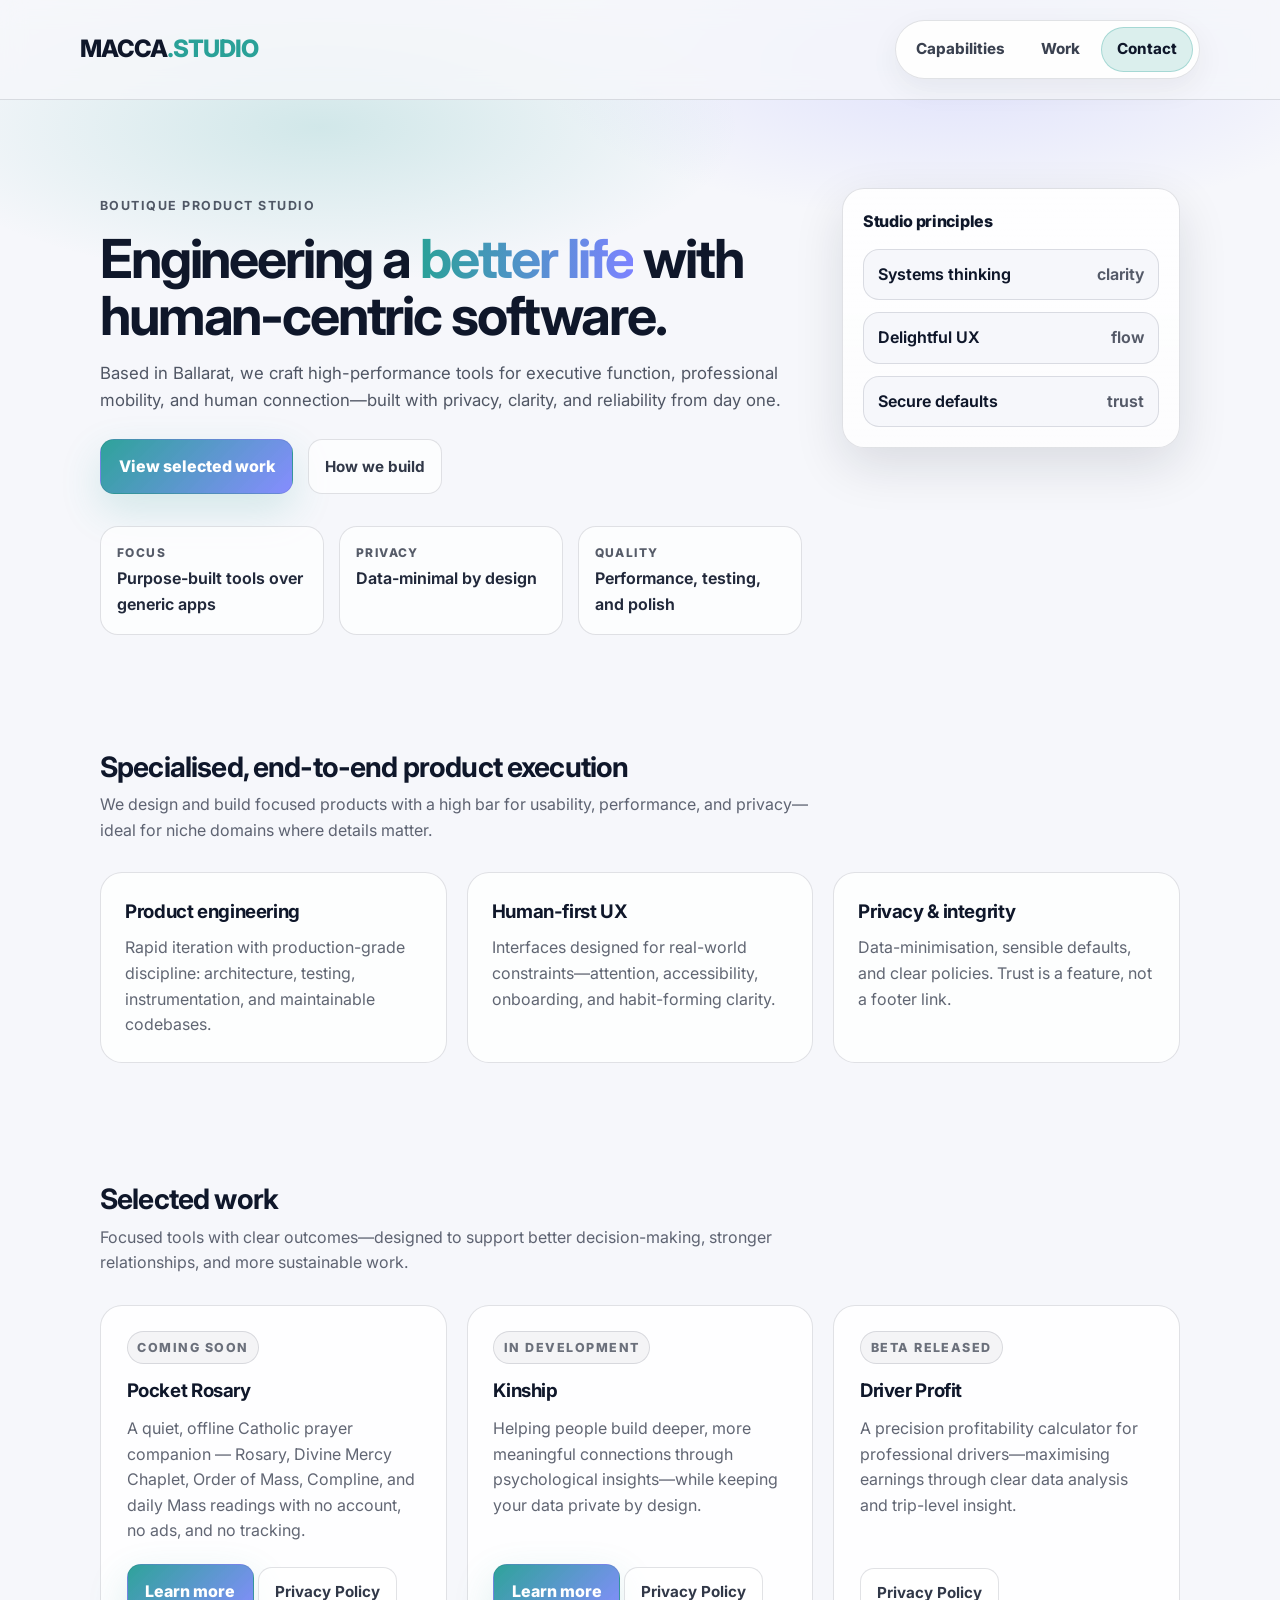
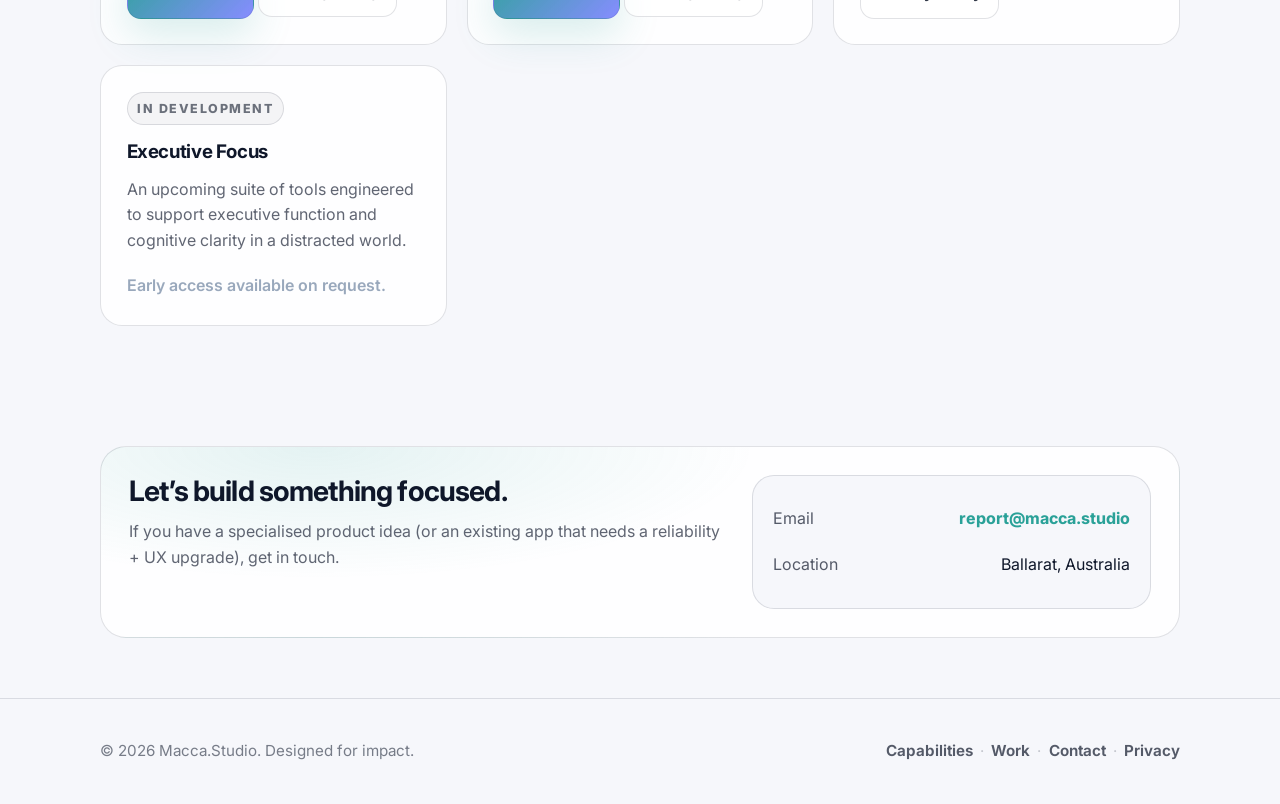
==== index.html @ 744f5800 "Add the current macca.studio website files. Co-authored-by: Cursor <cursoragent@cursor.com>" ====
<!DOCTYPE html><html lang="en"><head><meta charset="utf-8">
    
    <meta name="viewport" content="width=device-width, initial-scale=1.0">
    <title>Macca.Studio | Human-Centric App Development</title>
    <meta name="description" content="Macca.Studio is a boutique development studio in Ballarat crafting high-performance tools for executive function, professional mobility, and human connection.">
    <link rel="preconnect" href="https://fonts.googleapis.com">
    <link rel="preconnect" href="https://fonts.gstatic.com" crossorigin="">
    <link href="https://fonts.googleapis.com/css2?family=Inter:wght@400;500;600;700;800&amp;display=swap" rel="stylesheet">
    <link rel="stylesheet" href="style.css">
</head>
<body dir="ltr" spellcheck="false" style="direction: ltr; min-height: 901px;">
    <header class="site-header">
        <div class="container header-inner">
            <div class="logo">MACCA<span>.STUDIO</span></div>
            <nav class="nav">
                <a href="#capabilities">Capabilities</a>
                <a href="#work">Work</a>
                <a href="#contact" class="nav-cta">Contact</a>
            </nav>
        </div>
    </header>

    <main>
        <section class="hero">
            <div class="container hero-inner">
                <div class="hero-copy">
                    <p class="eyebrow">Boutique product studio</p>
                    <h1>Engineering a <span class="highlight">better life</span> with human-centric software.</h1>
                    <p class="lede">Based in Ballarat, we craft high-performance tools for executive function, professional mobility, and human connection—built with privacy, clarity, and reliability from day one.</p>
                    <div class="actions">
                        <a class="btn-primary" href="#work">View selected work</a>
                        <a class="btn-secondary" href="#capabilities">How we build</a>
                    </div>
                    <div class="trust">
                        <div class="trust-item"><span class="trust-kicker">Focus</span><span class="trust-text">Purpose-built tools over generic apps</span></div>
                        <div class="trust-item"><span class="trust-kicker">Privacy</span><span class="trust-text">Data-minimal by design</span></div>
                        <div class="trust-item"><span class="trust-kicker">Quality</span><span class="trust-text">Performance, testing, and polish</span></div>
                    </div>
                </div>
                <div class="hero-panel" aria-hidden="true">
                    <div class="panel-card">
                        <div class="panel-title">Studio principles</div>
                        <div class="panel-list">
                            <div class="panel-row"><span>Systems thinking</span><span class="muted">clarity</span></div>
                            <div class="panel-row"><span>Delightful UX</span><span class="muted">flow</span></div>
                            <div class="panel-row"><span>Secure defaults</span><span class="muted">trust</span></div>
                        </div>
                    </div>
                </div>
            </div>
        </section>

        <section class="section" id="capabilities">
            <div class="container">
                <div class="section-head">
                    <h2>Specialised, end-to-end product execution</h2>
                    <p>We design and build focused products with a high bar for usability, performance, and privacy—ideal for niche domains where details matter.</p>
                </div>
                <div class="capabilities">
                    <div class="capability">
                        <h3>Product engineering</h3>
                        <p>Rapid iteration with production-grade discipline: architecture, testing, instrumentation, and maintainable codebases.</p>
                    </div>
                    <div class="capability">
                        <h3>Human-first UX</h3>
                        <p>Interfaces designed for real-world constraints—attention, accessibility, onboarding, and habit-forming clarity.</p>
                    </div>
                    <div class="capability">
                        <h3>Privacy &amp; integrity</h3>
                        <p>Data-minimisation, sensible defaults, and clear policies. Trust is a feature, not a footer link.</p>
                    </div>
                </div>
            </div>
        </section>

        <section class="section" id="work">
            <div class="container">
                <div class="section-head">
                    <h2>Selected work</h2>
                    <p>Focused tools with clear outcomes—designed to support better decision-making, stronger relationships, and more sustainable work.</p>
                </div>
                <div class="projects">
                    <div class="project-card">
                        <div class="project-meta">
                            <span class="tag">Coming soon</span>
                        </div>
                        <h3>Pocket Rosary</h3>
                        <p>A quiet, offline Catholic prayer companion — Rosary, Divine Mercy Chaplet, Order of Mass, Compline, and daily Mass readings with no account, no ads, and no tracking.</p>
                        <div class="card-actions">
                            <a href="pocket-rosary/" class="btn-primary">Learn more</a>
                            <a href="pocket-rosary/privacy.html" class="btn-secondary">Privacy Policy</a>
                        </div>
                    </div>

                    <div class="project-card">
                        <div class="project-meta">
                            <span class="tag">In development</span></div>
                        <h3>Kinship</h3>
                        <p>Helping people build deeper, more meaningful connections through psychological insights—while keeping your data private by design.</p>
                        <div class="card-actions">
                            <a href="kinship.html" class="btn-primary">Learn more</a>
                            <a href="kinship/privacy.html" class="btn-secondary">Privacy Policy</a>
                        </div>
                    </div>

                    <div class="project-card">
                        <div class="project-meta">
                            <span class="tag">Beta Released</span>
                        </div>
                        <h3>Driver Profit</h3>
                        <p>A precision profitability calculator for professional drivers—maximising earnings through clear data analysis and trip-level insight.</p>
                        <div class="card-actions">
                            <a href="driverprophet/privacy.html" class="btn-secondary">Privacy Policy</a>
                        </div>
                    </div>

                    <div class="project-card">
                        <div class="project-meta">
                            <span class="tag">In development</span>
                        </div>
                        <h3>Executive Focus</h3>
                        <p>An upcoming suite of tools engineered to support executive function and cognitive clarity in a distracted world.</p>
                        <div class="card-actions">
                            <span class="subtle">Early access available on request.</span>
                        </div>
                    </div>
                </div>
            </div>
        </section>

        <section class="section" id="contact">
            <div class="container">
                <div class="contact">
                    <div>
                        <h2>Let’s build something focused.</h2>
                        <p>If you have a specialised product idea (or an existing app that needs a reliability + UX upgrade), get in touch.</p>
                    </div>
                    <div class="contact-card">
                        <div class="contact-row"><span class="muted">Email</span><a href="mailto:report@macca.studio">report@macca.studio</a></div>
                        <div class="contact-row"><span class="muted">Location</span><span>Ballarat, Australia</span></div>
                    </div>
                </div>
            </div>
        </section>
    </main>

    <footer>
        <div class="container footer-inner">
            <p>© 2026 Macca.Studio. Designed for impact.</p>
            <p class="footer-links"><a href="#capabilities">Capabilities</a><span class="sep">·</span><a href="#work">Work</a><span class="sep">·</span><a href="#contact">Contact</a><span class="sep">·</span><a href="pocket-rosary/privacy.html">Privacy</a></p>
        </div>
    </footer>

</body></html>
---- style.css ----
:root {
    --bg: #f6f7fb;
    --card: #ffffff;
    --text: #0f172a;
    --accent: #2aa198;
    --highlight: #7c83ff;
    --muted: rgba(15, 23, 42, 0.70);
    --muted-2: rgba(15, 23, 42, 0.55);
    --border: rgba(15, 23, 42, 0.12);
    --border-2: rgba(15, 23, 42, 0.18);
    --shadow: 0 18px 50px rgba(15, 23, 42, 0.12);
}

body {
    background-color: var(--bg);
    color: var(--text);
    font-family: 'Inter', -apple-system, sans-serif;
    margin: 0;
    line-height: 1.6;
    text-rendering: optimizeLegibility;
}

* { box-sizing: border-box; }

a { color: inherit; text-decoration: none; }

a:hover { color: var(--text); }

a:focus-visible,
button:focus-visible {
    outline: 2px solid rgba(42, 161, 152, 0.70);
    outline-offset: 3px;
    border-radius: 10px;
}

.container {
    max-width: 1120px;
    margin: 0 auto;
    padding: 0 1.25rem;
}

.muted { color: var(--muted); }

.logo {
    font-size: 1.5rem;
    font-weight: 800;
    letter-spacing: -1px;
}

.logo span { color: var(--accent); }

.site-header {
    position: sticky;
    top: 0;
    z-index: 20;
    background: rgba(246, 247, 251, 0.82);
    backdrop-filter: blur(12px);
    border-bottom: 1px solid var(--border);
}

.header-inner {
    display: flex;
    align-items: center;
    justify-content: space-between;
    padding: 1.25rem 0;
}

.nav {
    display: flex;
    align-items: center;
    gap: 0.35rem;
    padding: 0.35rem;
    border-radius: 999px;
    border: 1px solid var(--border);
    background: rgba(255, 255, 255, 0.86);
    box-shadow: 0 10px 30px rgba(15, 23, 42, 0.06);
}

.nav a {
    color: rgba(15, 23, 42, 0.82);
    font-weight: 750;
    font-size: 0.95rem;
    padding: 0.6rem 0.95rem;
    border-radius: 999px;
    transition: background 0.15s ease, color 0.15s ease;
}

.nav a:hover { color: var(--text); background: rgba(42, 161, 152, 0.10); }

.nav .nav-cta {
    color: var(--text);
    background: rgba(42, 161, 152, 0.16);
    border: 1px solid rgba(42, 161, 152, 0.30);
}

.nav .nav-cta:hover { background: rgba(42, 161, 152, 0.22); }

.hero {
    padding: 5.5rem 0 3.5rem;
    position: relative;
}

.hero::before {
    content: "";
    position: absolute;
    inset: -120px 0 auto 0;
    height: 420px;
    background:
        radial-gradient(700px 260px at 25% 35%, rgba(42, 161, 152, 0.18), transparent 60%),
        radial-gradient(700px 260px at 75% 20%, rgba(124, 131, 255, 0.18), transparent 60%);
    pointer-events: none;
}

.hero-inner {
    display: grid;
    grid-template-columns: 1.35fr 0.65fr;
    gap: 2.5rem;
    align-items: start;
    position: relative;
}

.hero-copy { padding-top: 0.5rem; }

.eyebrow {
    color: var(--muted);
    font-weight: 700;
    text-transform: uppercase;
    letter-spacing: 0.12em;
    font-size: 0.78rem;
    margin: 0 0 0.9rem;
}

h1 {
    font-size: clamp(2.5rem, 4.2vw, 4rem);
    line-height: 1.06;
    margin: 0 0 1rem;
    letter-spacing: -0.04em;
}

.lede {
    color: rgba(15, 23, 42, 0.72);
    font-size: 1.05rem;
    max-width: 62ch;
    margin: 0;
}

.highlight {
    background: linear-gradient(to right, var(--accent), var(--highlight));
    background-clip: text;
    -webkit-background-clip: text;
    -webkit-text-fill-color: transparent;
}

.actions {
    display: flex;
    gap: 0.9rem;
    margin-top: 1.6rem;
    flex-wrap: wrap;
}

.btn-primary {
    display: inline-flex;
    align-items: center;
    justify-content: center;
    padding: 0.85rem 1.1rem;
    background: linear-gradient(135deg, rgba(42, 161, 152, 0.98), rgba(124, 131, 255, 0.92));
    color: #ffffff;
    font-weight: 800;
    border-radius: 14px;
    border: 1px solid rgba(15, 23, 42, 0.08);
    box-shadow: 0 16px 40px rgba(42, 161, 152, 0.18);
}

.btn-primary:hover { filter: brightness(1.02); transform: translateY(-1px); }

.btn-secondary {
    display: inline-flex;
    align-items: center;
    justify-content: center;
    padding: 0.75rem 1rem;
    color: rgba(15, 23, 42, 0.86);
    text-decoration: none;
    font-weight: 700;
    font-size: 0.95rem;
    border-radius: 14px;
    border: 1px solid var(--border);
    background: rgba(255,255,255,0.70);
    transition: background 0.15s ease, border-color 0.15s ease, transform 0.15s ease;
}

.btn-secondary:hover {
    background: rgba(42, 161, 152, 0.10);
    border-color: rgba(42, 161, 152, 0.22);
    transform: translateY(-1px);
}

.trust {
    display: grid;
    grid-template-columns: repeat(3, minmax(0, 1fr));
    gap: 0.9rem;
    margin-top: 2rem;
}

.trust-item {
    border: 1px solid var(--border);
    border-radius: 18px;
    padding: 1rem 1rem;
    background: rgba(255, 255, 255, 0.70);
}

.trust-kicker {
    display: block;
    color: var(--muted);
    font-weight: 800;
    font-size: 0.75rem;
    text-transform: uppercase;
    letter-spacing: 0.12em;
    margin-bottom: 0.25rem;
}

.trust-text {
    display: block;
    font-weight: 650;
    color: rgba(15, 23, 42, 0.92);
}

.hero-panel { position: sticky; top: 90px; }

.panel-card {
    background: linear-gradient(180deg, rgba(255, 255, 255, 0.88), rgba(255, 255, 255, 0.72));
    border: 1px solid var(--border);
    border-radius: 22px;
    padding: 1.25rem;
    box-shadow: var(--shadow);
}

.panel-title {
    font-weight: 800;
    letter-spacing: -0.02em;
    margin: 0 0 0.9rem;
}

.panel-list {
    display: grid;
    gap: 0.75rem;
}

.panel-row {
    display: flex;
    align-items: center;
    justify-content: space-between;
    padding: 0.75rem 0.85rem;
    border-radius: 16px;
    border: 1px solid var(--border);
    background: rgba(246, 247, 251, 0.90);
    font-weight: 650;
}

.section { padding: 3.75rem 0; }

.section-head {
    display: grid;
    gap: 0.6rem;
    margin-bottom: 1.8rem;
}

h2 {
    margin: 0;
    font-size: clamp(1.65rem, 2.2vw, 2.2rem);
    line-height: 1.15;
    letter-spacing: -0.03em;
}

.section-head p {
    margin: 0;
    color: rgba(15, 23, 42, 0.66);
    max-width: 72ch;
}

.capabilities {
    display: grid;
    grid-template-columns: repeat(3, minmax(0, 1fr));
    gap: 1.25rem;
}

.capability {
    background: rgba(255, 255, 255, 0.80);
    border: 1px solid var(--border);
    border-radius: 22px;
    padding: 1.5rem;
}

.capability h3 {
    margin: 0 0 0.5rem;
    letter-spacing: -0.02em;
}

.capability p {
    margin: 0;
    color: rgba(15, 23, 42, 0.66);
}

.projects {
    display: grid;
    grid-template-columns: repeat(3, minmax(0, 1fr));
    gap: 1.25rem;
}

.project-card {
    background: rgba(255, 255, 255, 0.82);
    padding: 1.6rem;
    border-radius: 22px;
    border: 1px solid var(--border);
    transition: transform 0.2s ease, border-color 0.2s ease, background 0.2s ease;
    min-height: 220px;
    display: flex;
    flex-direction: column;
}

.project-card:hover {
    transform: translateY(-6px);
    border-color: rgba(42, 161, 152, 0.28);
    background: rgba(255, 255, 255, 0.92);
}

.project-meta { margin-bottom: 0.75rem; }

.project-card h3 {
    margin: 0 0 0.6rem;
    letter-spacing: -0.02em;
}

.project-card p {
    margin: 0;
    color: rgba(15, 23, 42, 0.66);
}

.card-actions {
    margin-top: auto;
    padding-top: 1.25rem;
}

.subtle { color: rgba(148, 163, 184, 0.95); font-weight: 600; }

.tag {
    display: inline-flex;
    align-items: center;
    gap: 0.4rem;
    color: rgba(15, 23, 42, 0.60);
    font-size: 0.78rem;
    text-transform: uppercase;
    letter-spacing: 0.12em;
    font-weight: 800;
    padding: 0.35rem 0.6rem;
    border-radius: 999px;
    border: 1px solid var(--border);
    background: rgba(15, 23, 42, 0.04);
}

.contact {
    display: grid;
    grid-template-columns: 1.2fr 0.8fr;
    gap: 1.5rem;
    align-items: start;
    border: 1px solid var(--border);
    border-radius: 26px;
    padding: 1.75rem;
    background:
        radial-gradient(800px 240px at 20% 0%, rgba(42, 161, 152, 0.12), transparent 55%),
        rgba(255, 255, 255, 0.82);
}

.contact p { margin: 0.75rem 0 0; color: rgba(15, 23, 42, 0.66); }

.contact-card {
    border-radius: 22px;
    border: 1px solid var(--border);
    background: rgba(246, 247, 251, 0.92);
    padding: 1.25rem;
}

.contact-row {
    display: flex;
    align-items: baseline;
    justify-content: space-between;
    gap: 1rem;
    padding: 0.65rem 0;
}

.contact-row a { color: var(--accent); font-weight: 750; }

.contact-row a:hover { text-decoration: underline; }

footer {
    border-top: 1px solid var(--border);
    padding: 2.5rem 0;
    color: var(--muted-2);
    font-size: 0.95rem;
}

.footer-inner {
    display: flex;
    align-items: center;
    justify-content: space-between;
    gap: 1rem;
    flex-wrap: wrap;
}

.footer-inner p { margin: 0; }

.footer-links a { color: var(--muted); font-weight: 650; }

.footer-links a:hover { color: var(--text); }

.sep { color: rgba(15, 23, 42, 0.22); padding: 0 0.45rem; }

@media (max-width: 980px) {
    .hero-inner { grid-template-columns: 1fr; }
    .hero-panel { position: relative; top: auto; }
    .trust { grid-template-columns: 1fr; }
    .capabilities { grid-template-columns: 1fr; }
    .projects { grid-template-columns: 1fr; }
    .contact { grid-template-columns: 1fr; }
}

@media (max-width: 560px) {
    .nav { gap: 0.25rem; }
    .nav a { padding: 0.5rem 0.6rem; }
}
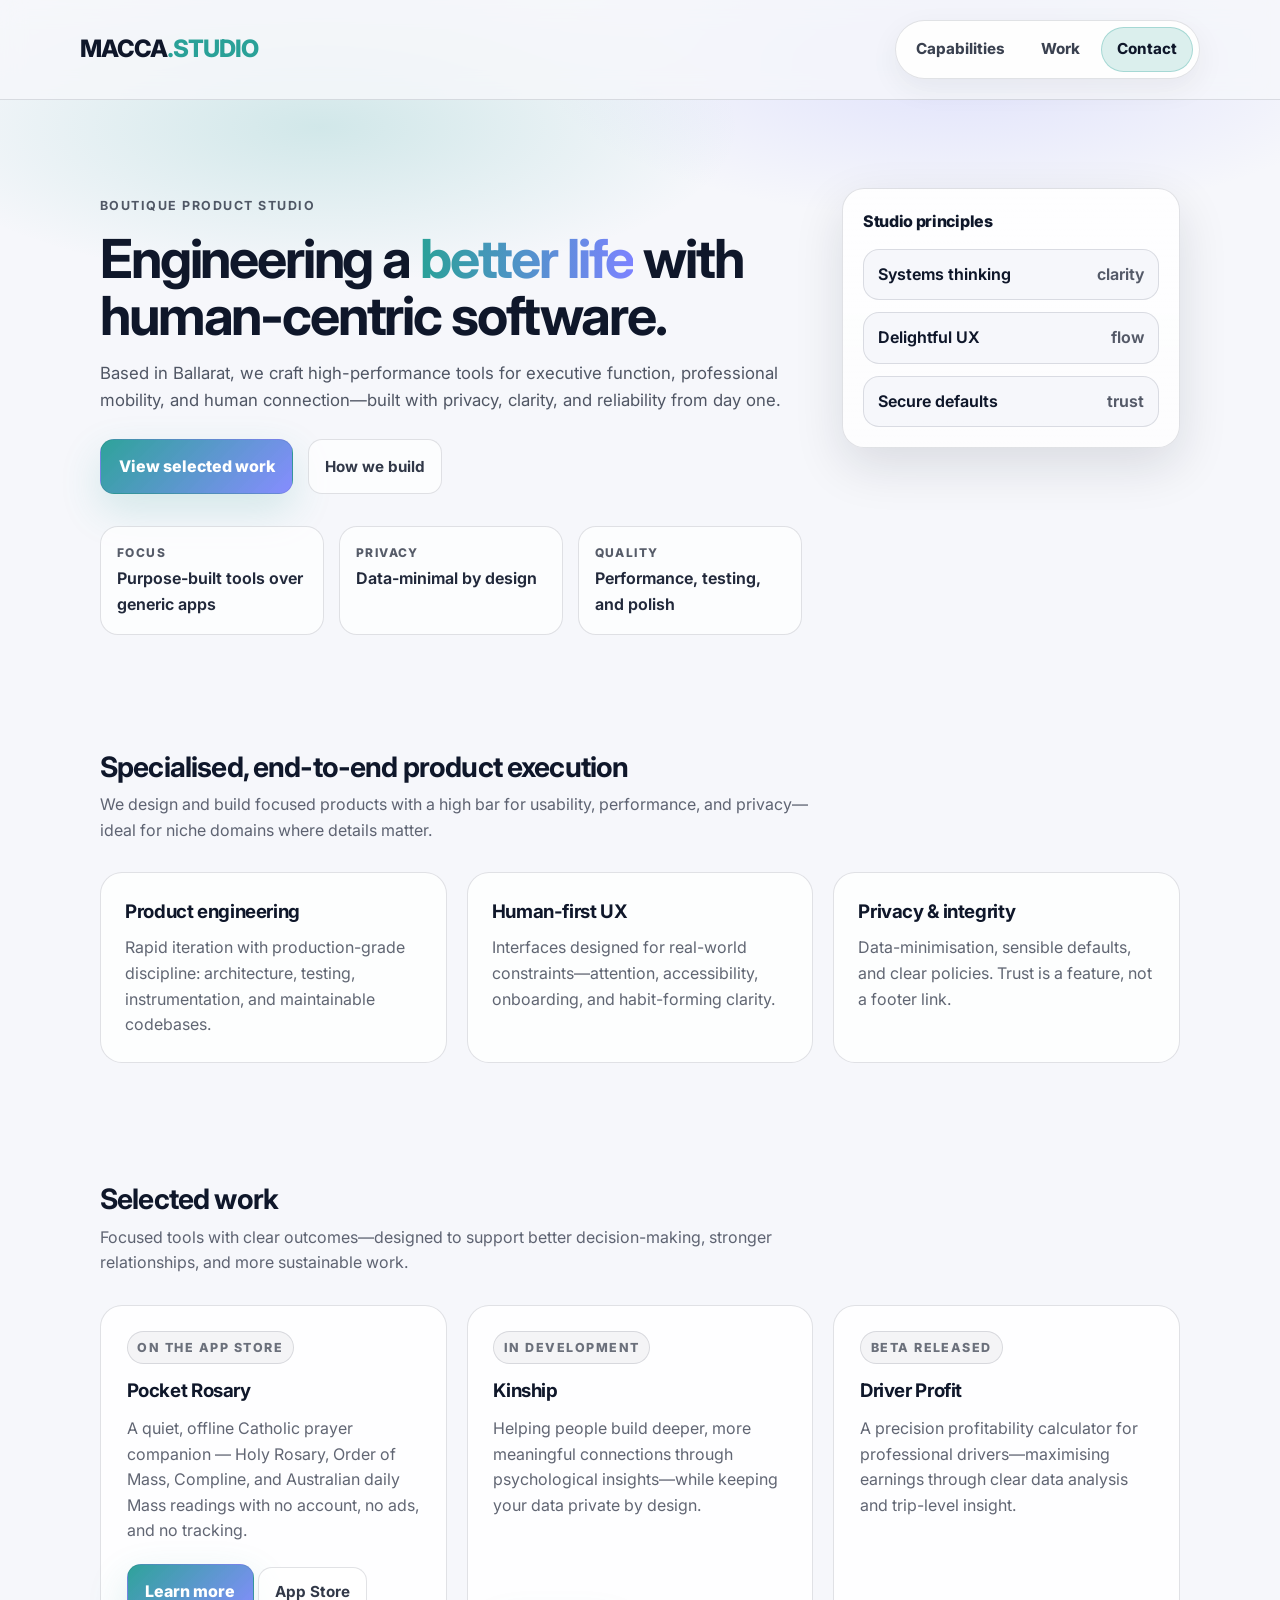
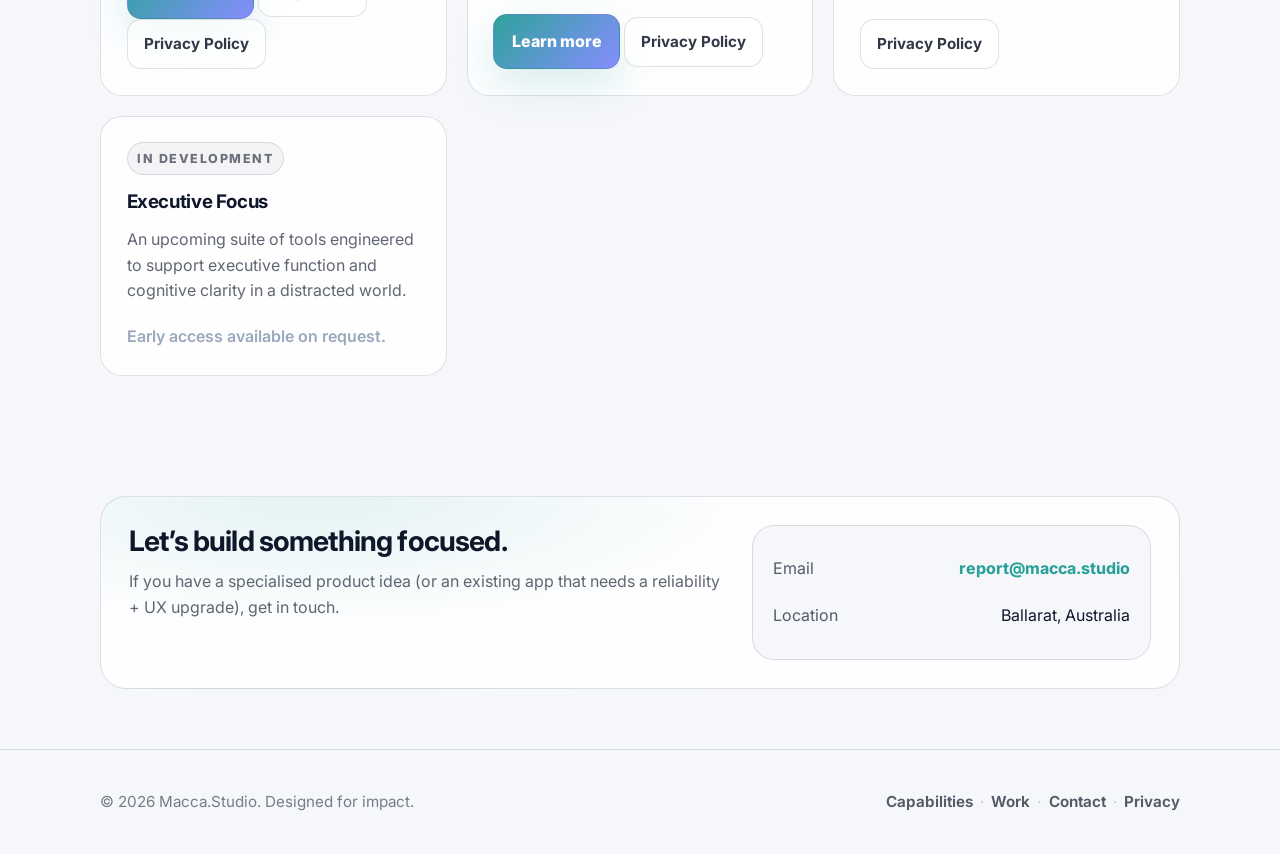
==== commit 24eb6168: "Update Pocket Rosary site for App Store 1.0.1 release. Align marketing, privacy, and support copy wi" ====
--- a/index.html
+++ b/index.html
@@ -82,12 +82,13 @@
                 <div class="projects">
                     <div class="project-card">
                         <div class="project-meta">
-                            <span class="tag">Coming soon</span>
+                            <span class="tag">On the App Store</span>
                         </div>
                         <h3>Pocket Rosary</h3>
-                        <p>A quiet, offline Catholic prayer companion — Rosary, Divine Mercy Chaplet, Order of Mass, Compline, and daily Mass readings with no account, no ads, and no tracking.</p>
+                        <p>A quiet, offline Catholic prayer companion — Holy Rosary, Order of Mass, Compline, and Australian daily Mass readings with no account, no ads, and no tracking.</p>
                         <div class="card-actions">
                             <a href="pocket-rosary/" class="btn-primary">Learn more</a>
+                            <a href="https://apps.apple.com/au/app/pocket-rosary/id6803076604" class="btn-secondary" rel="noopener noreferrer">App Store</a>
                             <a href="pocket-rosary/privacy.html" class="btn-secondary">Privacy Policy</a>
                         </div>
                     </div>
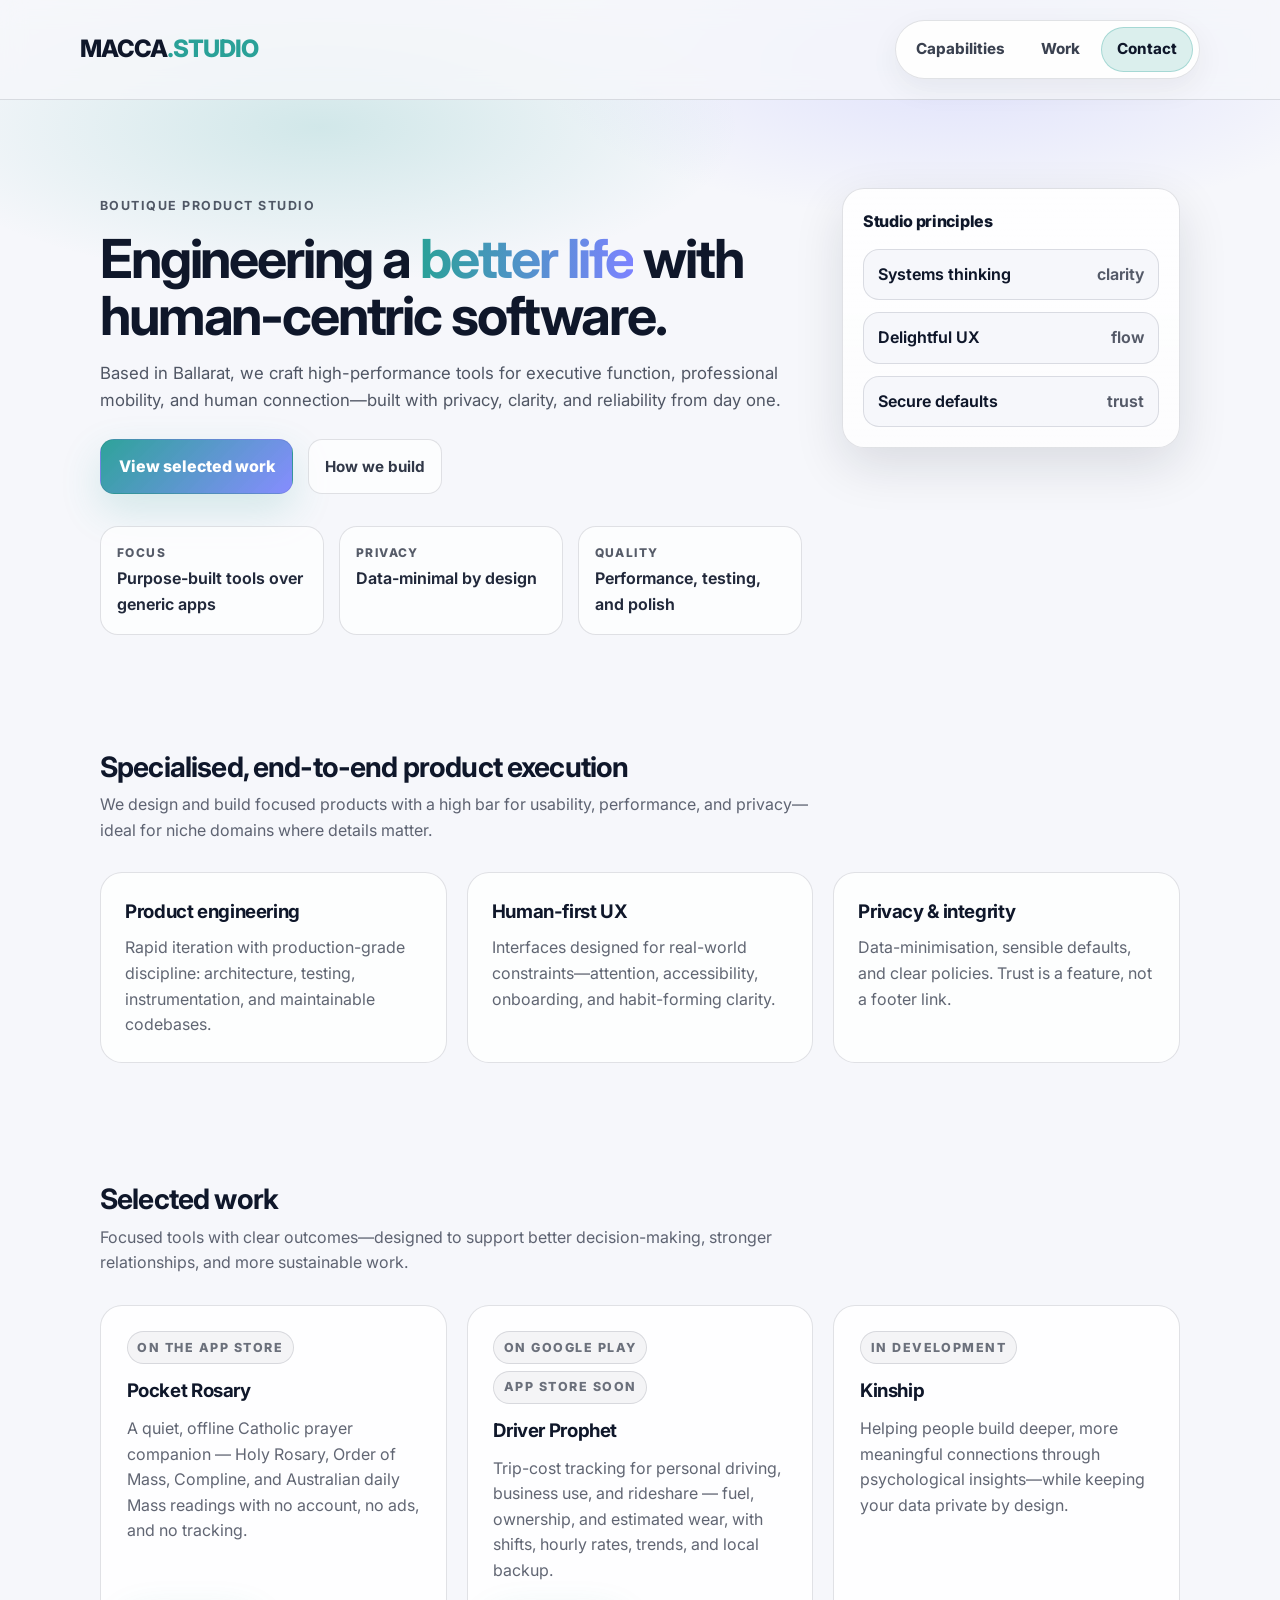
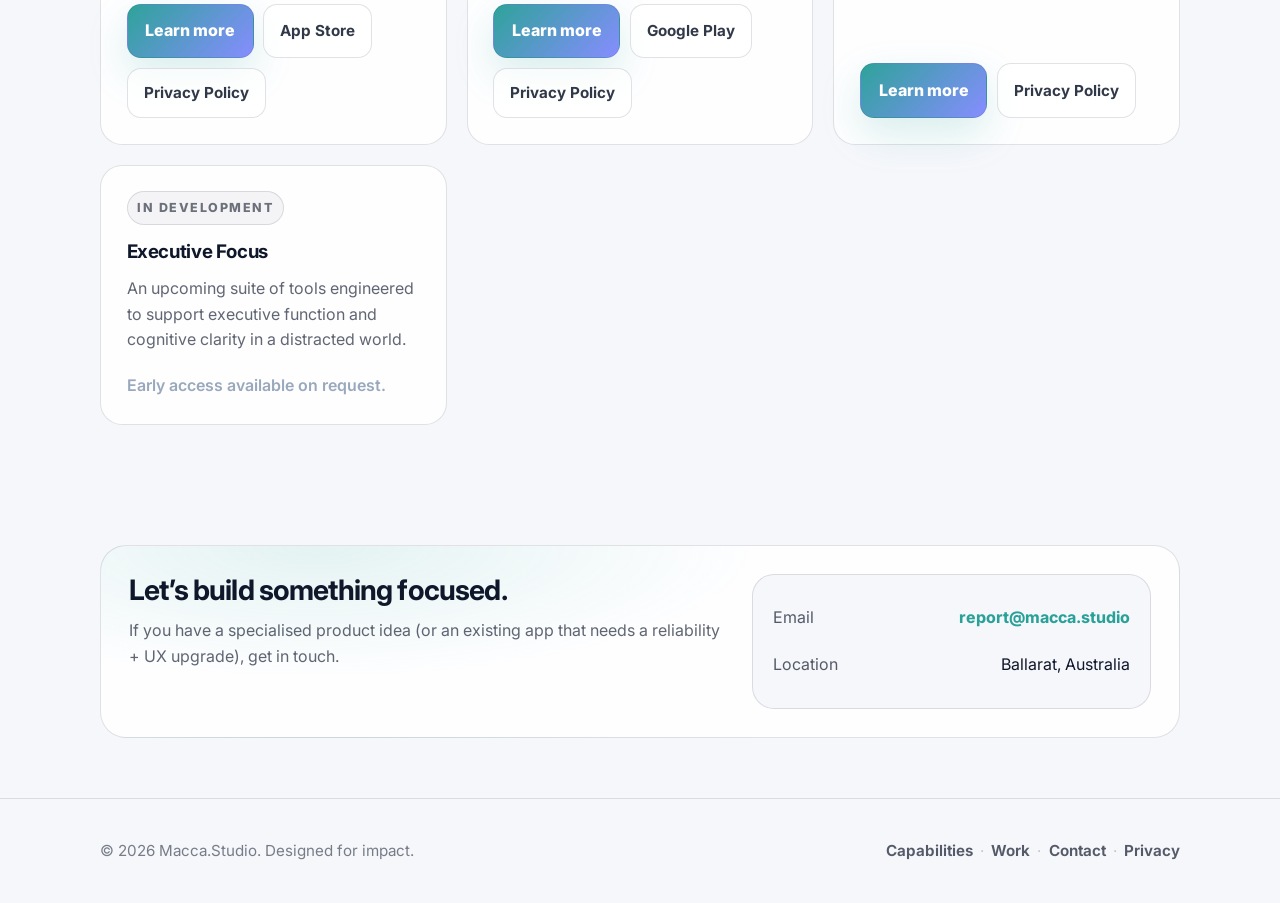
==== commit c2c76bb4: "Publish Driver Prophet product, privacy, and support pages for Play and App Store." ====
--- a/index.html
+++ b/index.html
@@ -95,23 +95,26 @@
 
                     <div class="project-card">
                         <div class="project-meta">
+                            <span class="tag">On Google Play</span>
+                            <span class="tag">App Store soon</span>
+                        </div>
+                        <h3>Driver Prophet</h3>
+                        <p>Trip-cost tracking for personal driving, business use, and rideshare — fuel, ownership, and estimated wear, with shifts, hourly rates, trends, and local backup.</p>
+                        <div class="card-actions">
+                            <a href="driverprophet/" class="btn-primary">Learn more</a>
+                            <a href="https://play.google.com/store/apps/details?id=com.macca.driverprofit" class="btn-secondary" rel="noopener noreferrer">Google Play</a>
+                            <a href="driverprophet/privacy.html" class="btn-secondary">Privacy Policy</a>
+                        </div>
+                    </div>
+
+                    <div class="project-card">
+                        <div class="project-meta">
                             <span class="tag">In development</span></div>
                         <h3>Kinship</h3>
                         <p>Helping people build deeper, more meaningful connections through psychological insights—while keeping your data private by design.</p>
                         <div class="card-actions">
                             <a href="kinship.html" class="btn-primary">Learn more</a>
                             <a href="kinship/privacy.html" class="btn-secondary">Privacy Policy</a>
-                        </div>
-                    </div>
-
-                    <div class="project-card">
-                        <div class="project-meta">
-                            <span class="tag">Beta Released</span>
-                        </div>
-                        <h3>Driver Profit</h3>
-                        <p>A precision profitability calculator for professional drivers—maximising earnings through clear data analysis and trip-level insight.</p>
-                        <div class="card-actions">
-                            <a href="driverprophet/privacy.html" class="btn-secondary">Privacy Policy</a>
                         </div>
                     </div>
 
--- a/style.css
+++ b/style.css
@@ -323,7 +323,12 @@
     background: rgba(255, 255, 255, 0.92);
 }
 
-.project-meta { margin-bottom: 0.75rem; }
+.project-meta {
+    display: flex;
+    flex-wrap: wrap;
+    gap: 0.4rem;
+    margin-bottom: 0.75rem;
+}
 
 .project-card h3 {
     margin: 0 0 0.6rem;
@@ -338,6 +343,9 @@
 .card-actions {
     margin-top: auto;
     padding-top: 1.25rem;
+    display: flex;
+    flex-wrap: wrap;
+    gap: 0.6rem;
 }
 
 .subtle { color: rgba(148, 163, 184, 0.95); font-weight: 600; }
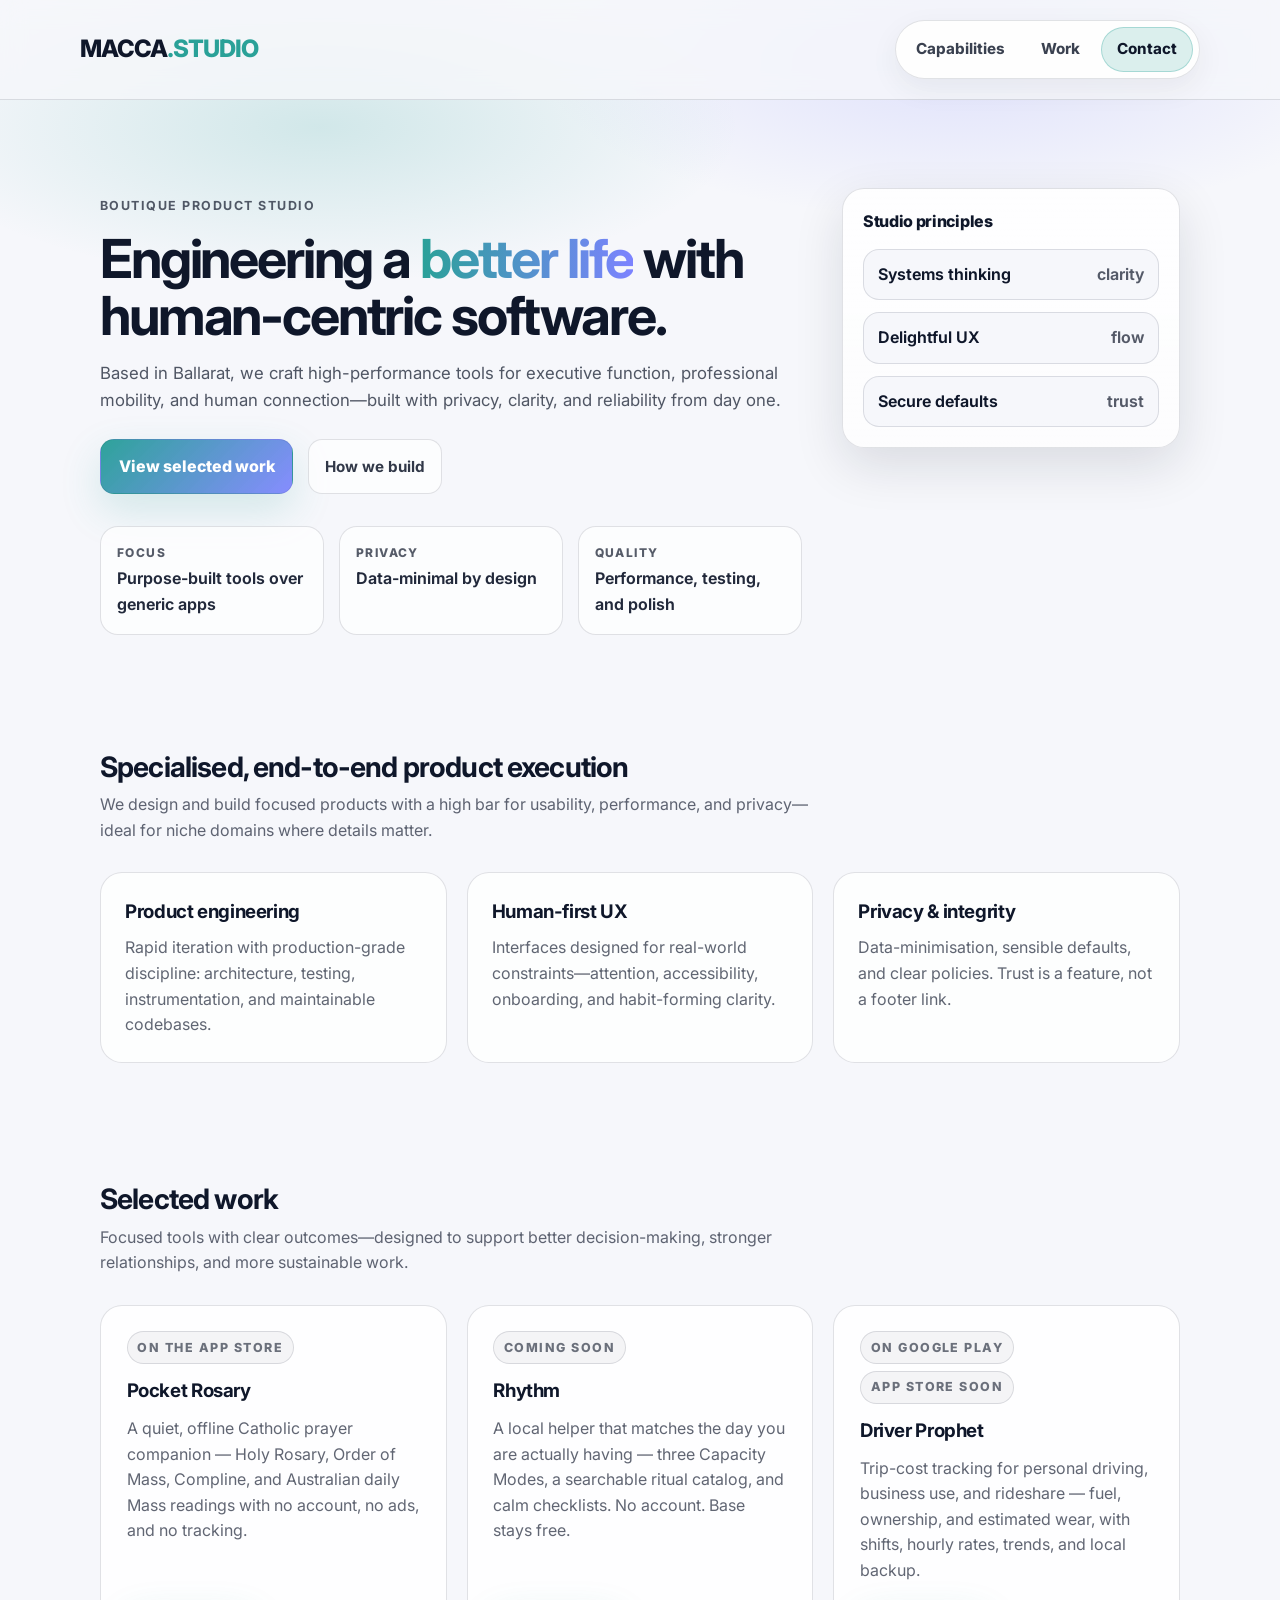
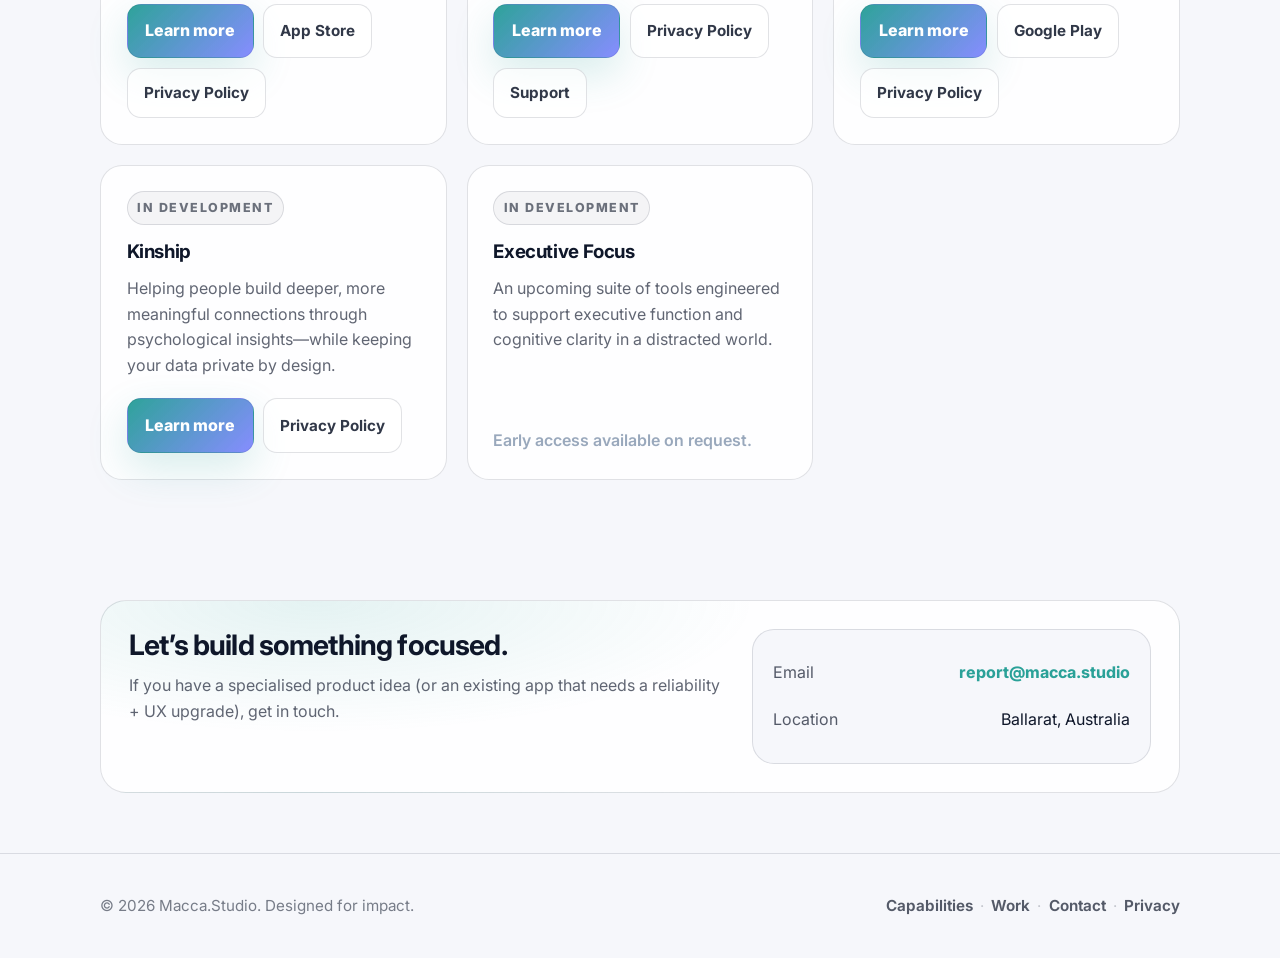
==== commit 3fd7cb03: "Add Rhythm product, privacy, and support pages for the store listings. Co-authored-by: Cursor <curso" ====
--- a/index.html
+++ b/index.html
@@ -95,6 +95,19 @@
 
                     <div class="project-card">
                         <div class="project-meta">
+                            <span class="tag">Coming soon</span>
+                        </div>
+                        <h3>Rhythm</h3>
+                        <p>A local helper that matches the day you are actually having — three Capacity Modes, a searchable ritual catalog, and calm checklists. No account. Base stays free.</p>
+                        <div class="card-actions">
+                            <a href="rhythm/" class="btn-primary">Learn more</a>
+                            <a href="rhythm/privacy.html" class="btn-secondary">Privacy Policy</a>
+                            <a href="rhythm/support.html" class="btn-secondary">Support</a>
+                        </div>
+                    </div>
+
+                    <div class="project-card">
+                        <div class="project-meta">
                             <span class="tag">On Google Play</span>
                             <span class="tag">App Store soon</span>
                         </div>
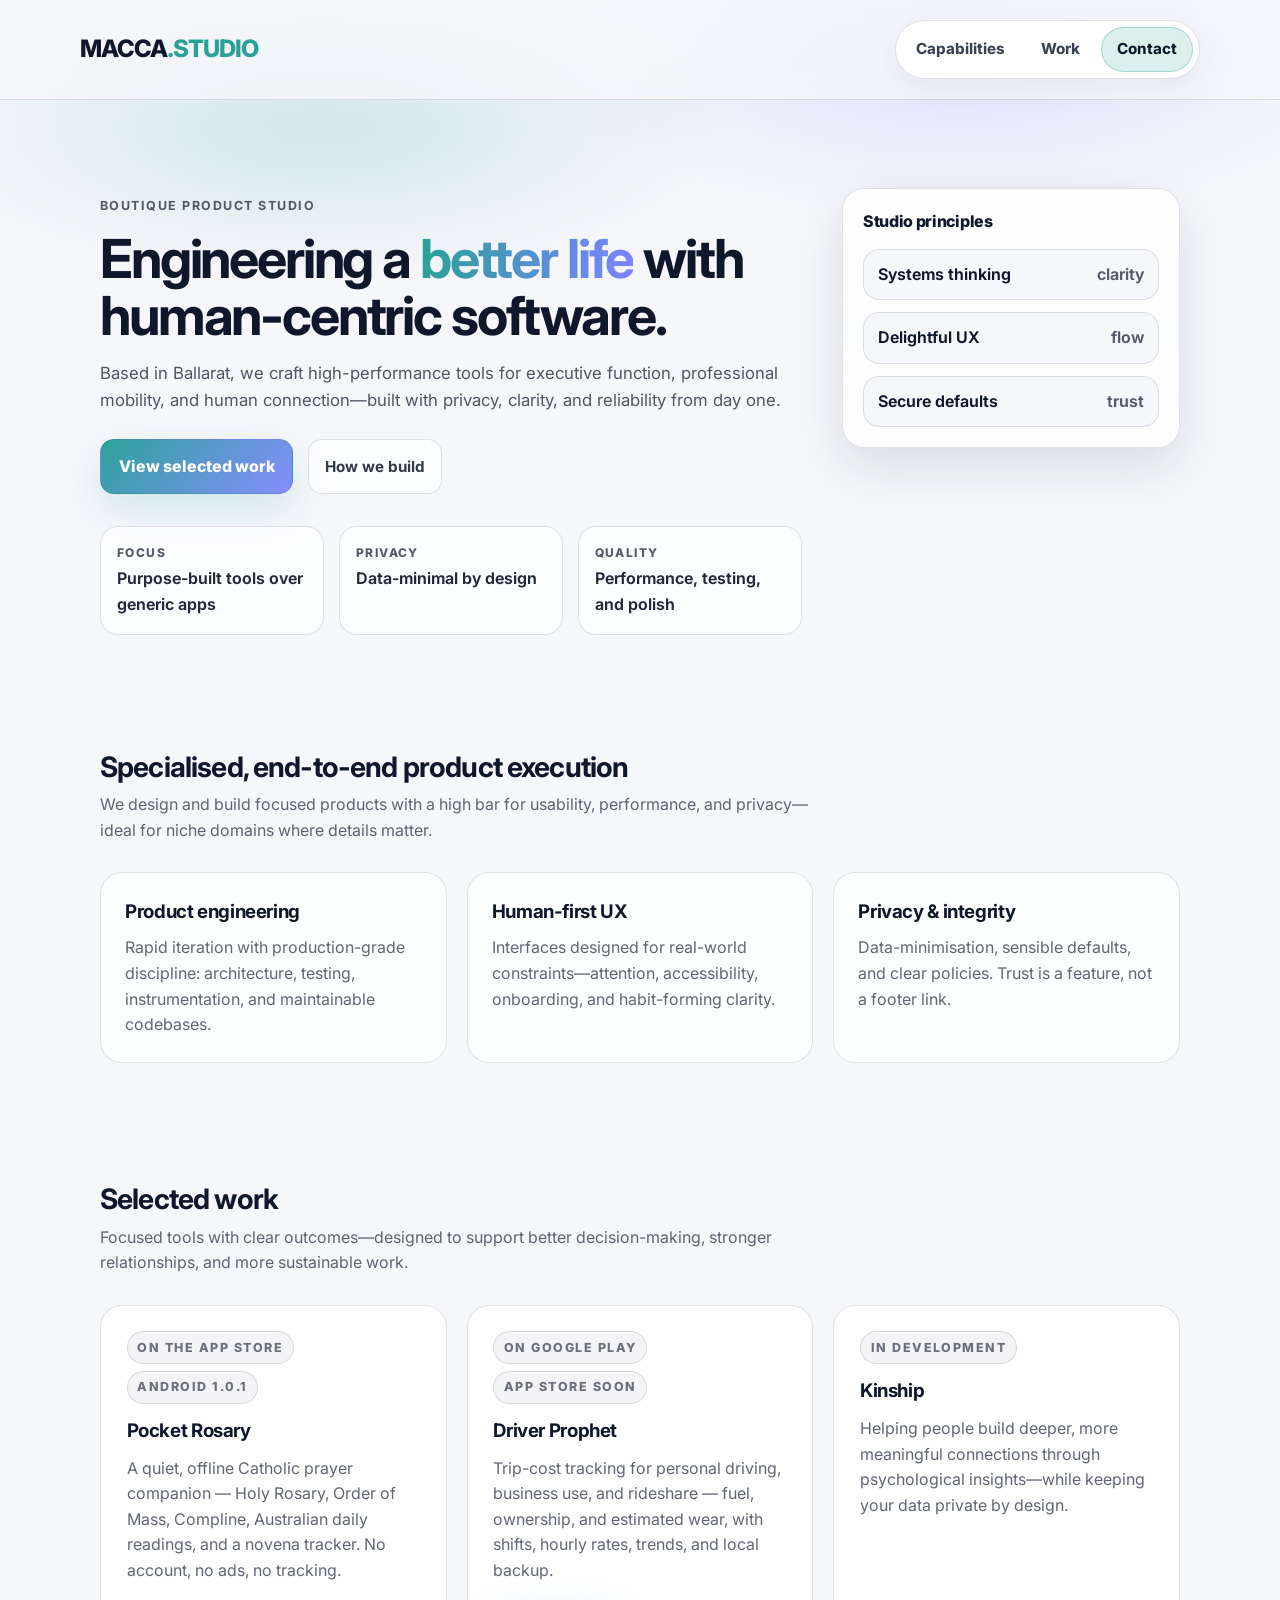
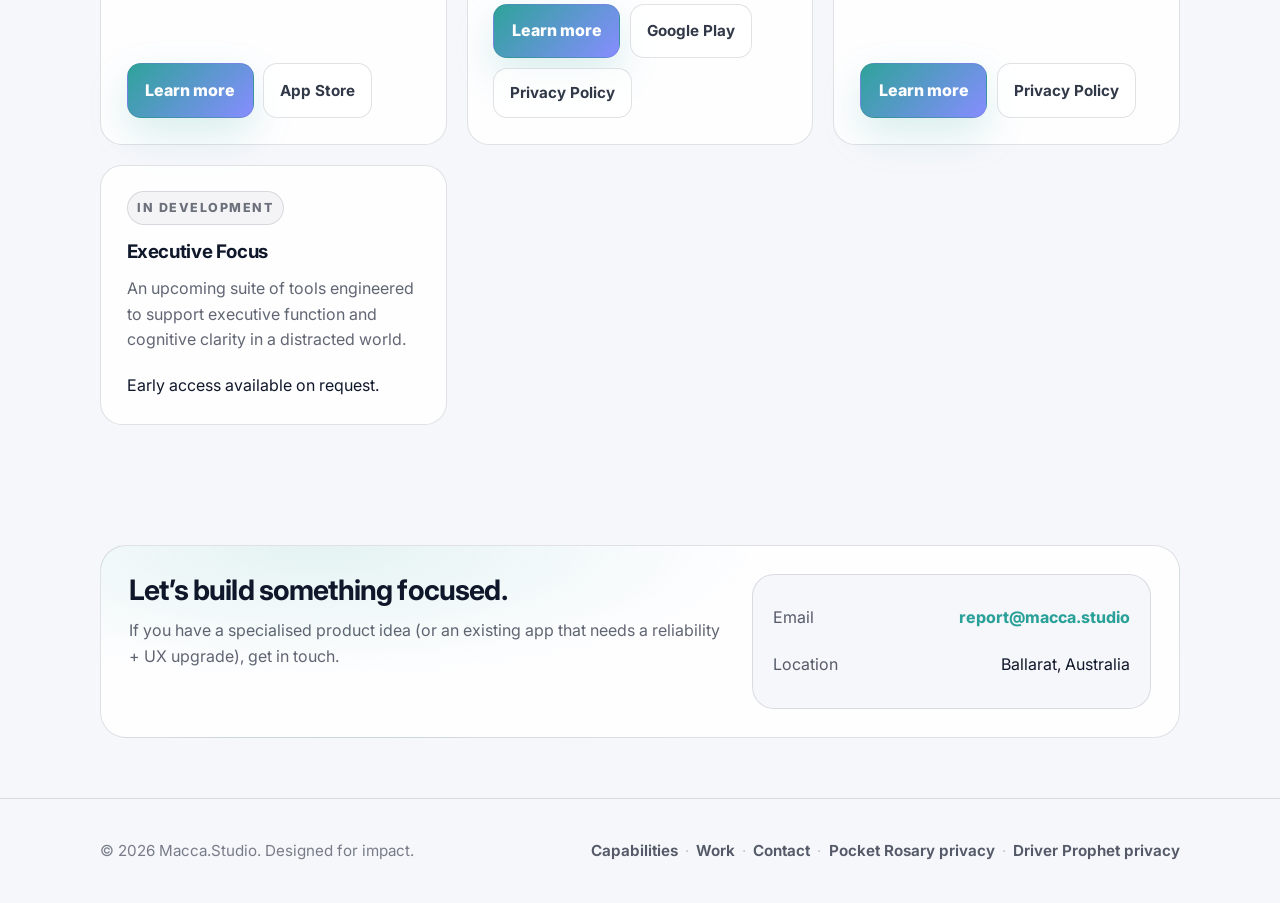
==== commit 97b770bc: "Update the site for Pocket Rosary 1.0.1 on iPhone and Android. Match product, privacy, and support c" ====
--- a/index.html
+++ b/index.html
@@ -1,17 +1,19 @@
-<!DOCTYPE html><html lang="en"><head><meta charset="utf-8">
-    
+<!DOCTYPE html>
+<html lang="en">
+<head>
+    <meta charset="utf-8">
     <meta name="viewport" content="width=device-width, initial-scale=1.0">
     <title>Macca.Studio | Human-Centric App Development</title>
     <meta name="description" content="Macca.Studio is a boutique development studio in Ballarat crafting high-performance tools for executive function, professional mobility, and human connection.">
     <link rel="preconnect" href="https://fonts.googleapis.com">
-    <link rel="preconnect" href="https://fonts.gstatic.com" crossorigin="">
-    <link href="https://fonts.googleapis.com/css2?family=Inter:wght@400;500;600;700;800&amp;display=swap" rel="stylesheet">
+    <link rel="preconnect" href="https://fonts.gstatic.com" crossorigin>
+    <link href="https://fonts.googleapis.com/css2?family=Inter:wght@400;500;600;700;800&display=swap" rel="stylesheet">
     <link rel="stylesheet" href="style.css">
 </head>
-<body dir="ltr" spellcheck="false" style="direction: ltr; min-height: 901px;">
+<body>
     <header class="site-header">
         <div class="container header-inner">
-            <div class="logo">MACCA<span>.STUDIO</span></div>
+            <a href="index.html" class="logo">MACCA<span>.STUDIO</span></a>
             <nav class="nav">
                 <a href="#capabilities">Capabilities</a>
                 <a href="#work">Work</a>
@@ -83,26 +85,13 @@
                     <div class="project-card">
                         <div class="project-meta">
                             <span class="tag">On the App Store</span>
+                            <span class="tag">Android 1.0.1</span>
                         </div>
                         <h3>Pocket Rosary</h3>
-                        <p>A quiet, offline Catholic prayer companion — Holy Rosary, Order of Mass, Compline, and Australian daily Mass readings with no account, no ads, and no tracking.</p>
+                        <p>A quiet, offline Catholic prayer companion — Holy Rosary, Order of Mass, Compline, Australian daily readings, and a novena tracker. No account, no ads, no tracking.</p>
                         <div class="card-actions">
                             <a href="pocket-rosary/" class="btn-primary">Learn more</a>
                             <a href="https://apps.apple.com/au/app/pocket-rosary/id6803076604" class="btn-secondary" rel="noopener noreferrer">App Store</a>
-                            <a href="pocket-rosary/privacy.html" class="btn-secondary">Privacy Policy</a>
-                        </div>
-                    </div>
-
-                    <div class="project-card">
-                        <div class="project-meta">
-                            <span class="tag">Coming soon</span>
-                        </div>
-                        <h3>Rhythm</h3>
-                        <p>A local helper that matches the day you are actually having — three Capacity Modes, a searchable ritual catalog, and calm checklists. No account. Base stays free.</p>
-                        <div class="card-actions">
-                            <a href="rhythm/" class="btn-primary">Learn more</a>
-                            <a href="rhythm/privacy.html" class="btn-secondary">Privacy Policy</a>
-                            <a href="rhythm/support.html" class="btn-secondary">Support</a>
                         </div>
                     </div>
 
@@ -122,7 +111,8 @@
 
                     <div class="project-card">
                         <div class="project-meta">
-                            <span class="tag">In development</span></div>
+                            <span class="tag">In development</span>
+                        </div>
                         <h3>Kinship</h3>
                         <p>Helping people build deeper, more meaningful connections through psychological insights—while keeping your data private by design.</p>
                         <div class="card-actions">
@@ -164,7 +154,7 @@
     <footer>
         <div class="container footer-inner">
             <p>© 2026 Macca.Studio. Designed for impact.</p>
-            <p class="footer-links"><a href="#capabilities">Capabilities</a><span class="sep">·</span><a href="#work">Work</a><span class="sep">·</span><a href="#contact">Contact</a><span class="sep">·</span><a href="pocket-rosary/privacy.html">Privacy</a></p>
+            <p class="footer-links"><a href="#capabilities">Capabilities</a><span class="sep">·</span><a href="#work">Work</a><span class="sep">·</span><a href="#contact">Contact</a><span class="sep">·</span><a href="pocket-rosary/privacy.html">Pocket Rosary privacy</a><span class="sep">·</span><a href="driverprophet/privacy.html">Driver Prophet privacy</a></p>
         </div>
     </footer>
 
--- a/style.css
+++ b/style.css
@@ -302,7 +302,7 @@
 
 .projects {
     display: grid;
-    grid-template-columns: repeat(3, minmax(0, 1fr));
+    grid-template-columns: repeat(auto-fit, minmax(260px, 1fr));
     gap: 1.25rem;
 }
 
@@ -348,7 +348,17 @@
     gap: 0.6rem;
 }
 
-.subtle { color: rgba(148, 163, 184, 0.95); font-weight: 600; }
+.coming-soon {
+    display: inline-flex;
+    align-items: center;
+    padding: 0.75rem 1rem;
+    color: rgba(15, 23, 42, 0.72);
+    font-weight: 700;
+    font-size: 0.95rem;
+    border-radius: 14px;
+    border: 1px dashed var(--border);
+    background: rgba(255,255,255,0.70);
+}
 
 .tag {
     display: inline-flex;
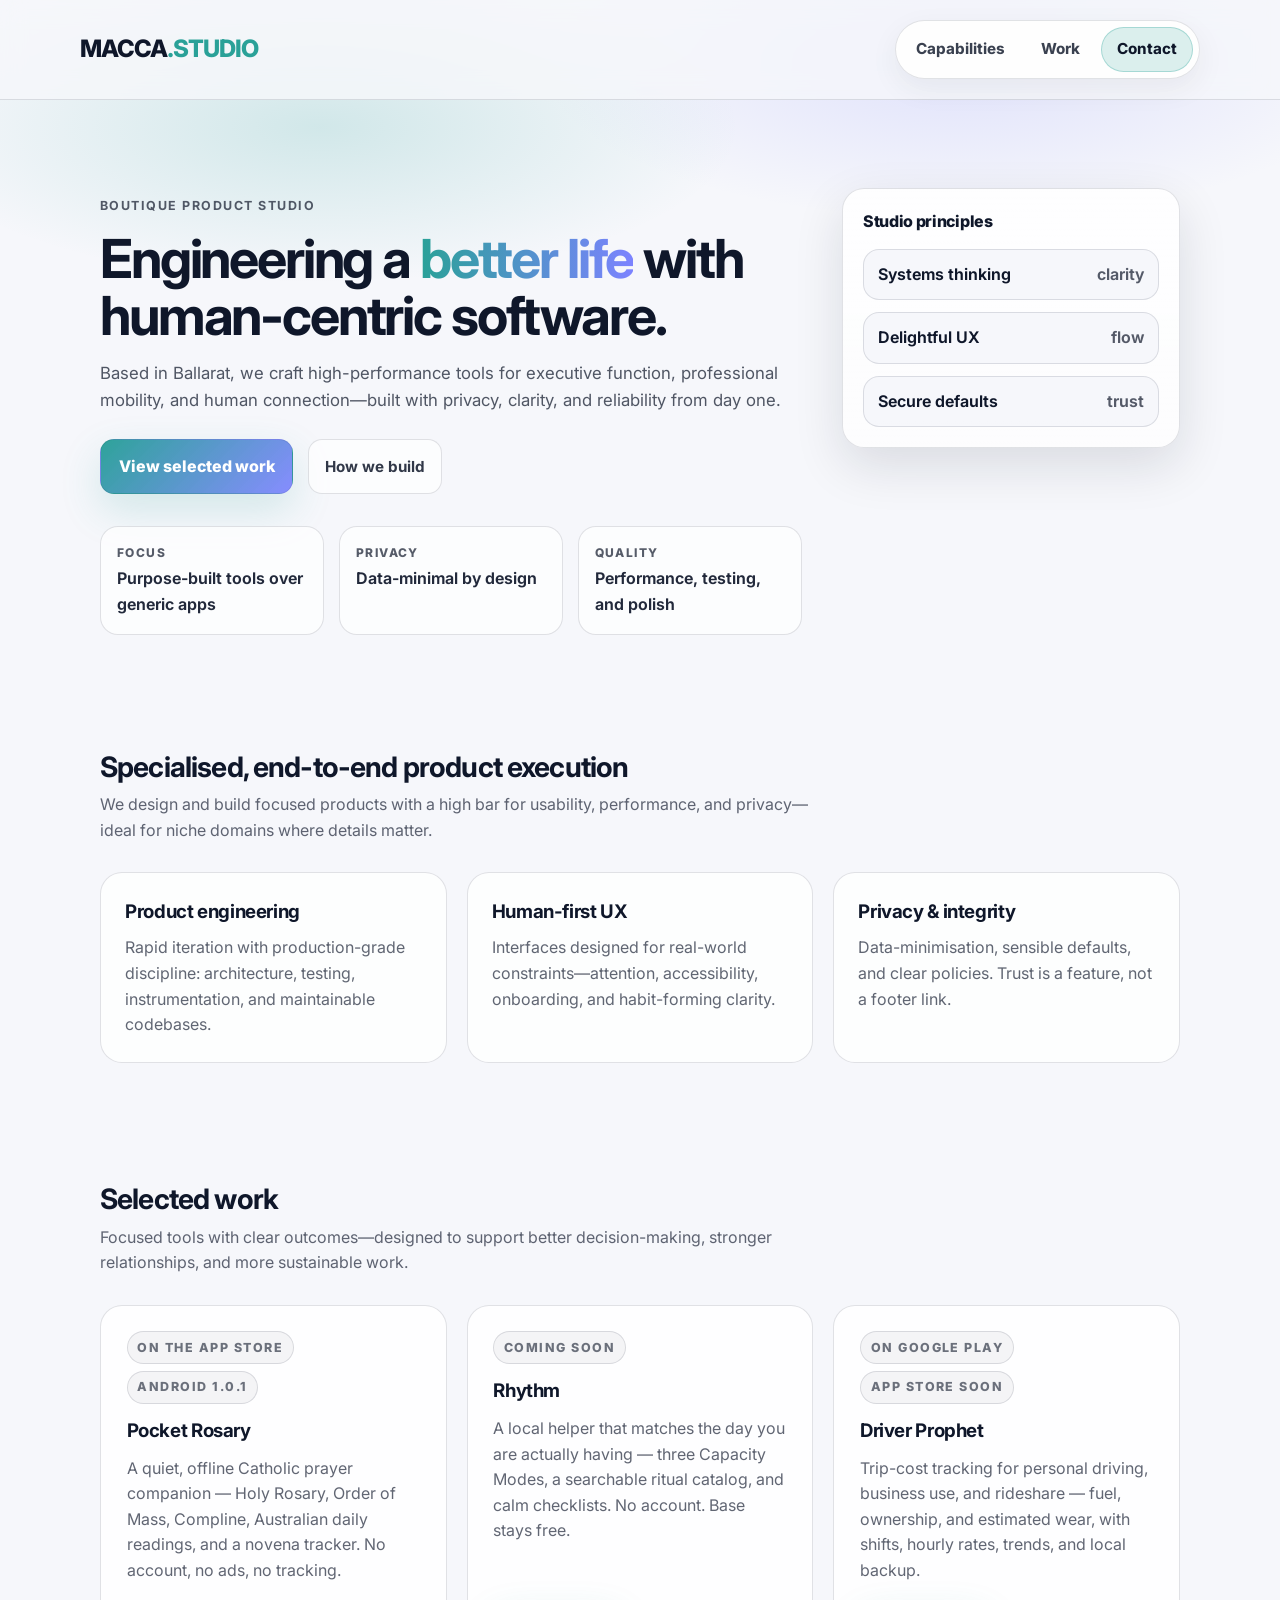
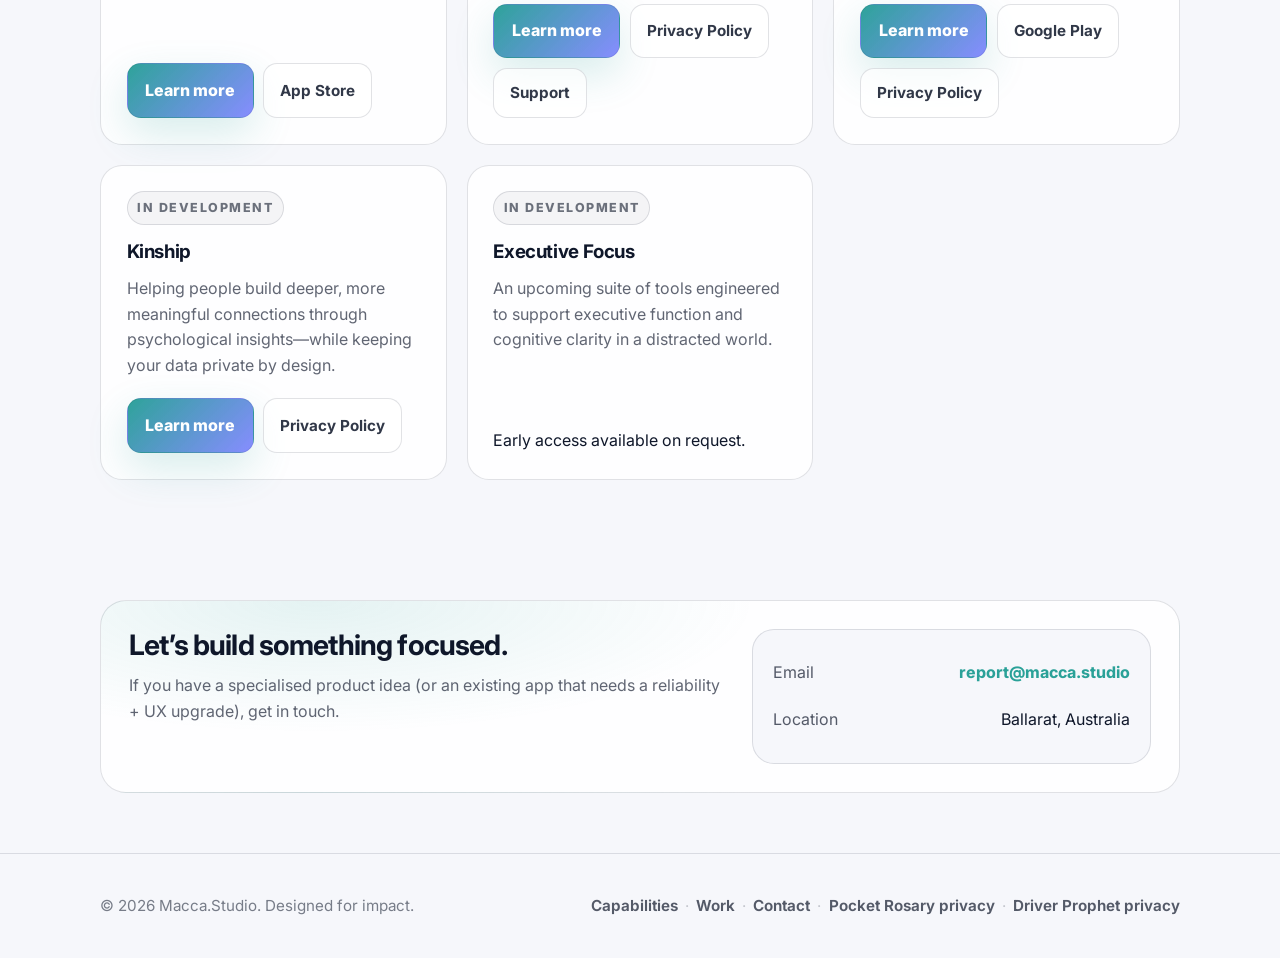
==== commit 47298ab4: "Merge branch 'main' of https://github.com/MaccaMckenzie1965/macca.studio" ====
--- a/index.html
+++ b/index.html
@@ -97,6 +97,19 @@
 
                     <div class="project-card">
                         <div class="project-meta">
+                            <span class="tag">Coming soon</span>
+                        </div>
+                        <h3>Rhythm</h3>
+                        <p>A local helper that matches the day you are actually having — three Capacity Modes, a searchable ritual catalog, and calm checklists. No account. Base stays free.</p>
+                        <div class="card-actions">
+                            <a href="rhythm/" class="btn-primary">Learn more</a>
+                            <a href="rhythm/privacy.html" class="btn-secondary">Privacy Policy</a>
+                            <a href="rhythm/support.html" class="btn-secondary">Support</a>
+                        </div>
+                    </div>
+
+                    <div class="project-card">
+                        <div class="project-meta">
                             <span class="tag">On Google Play</span>
                             <span class="tag">App Store soon</span>
                         </div>
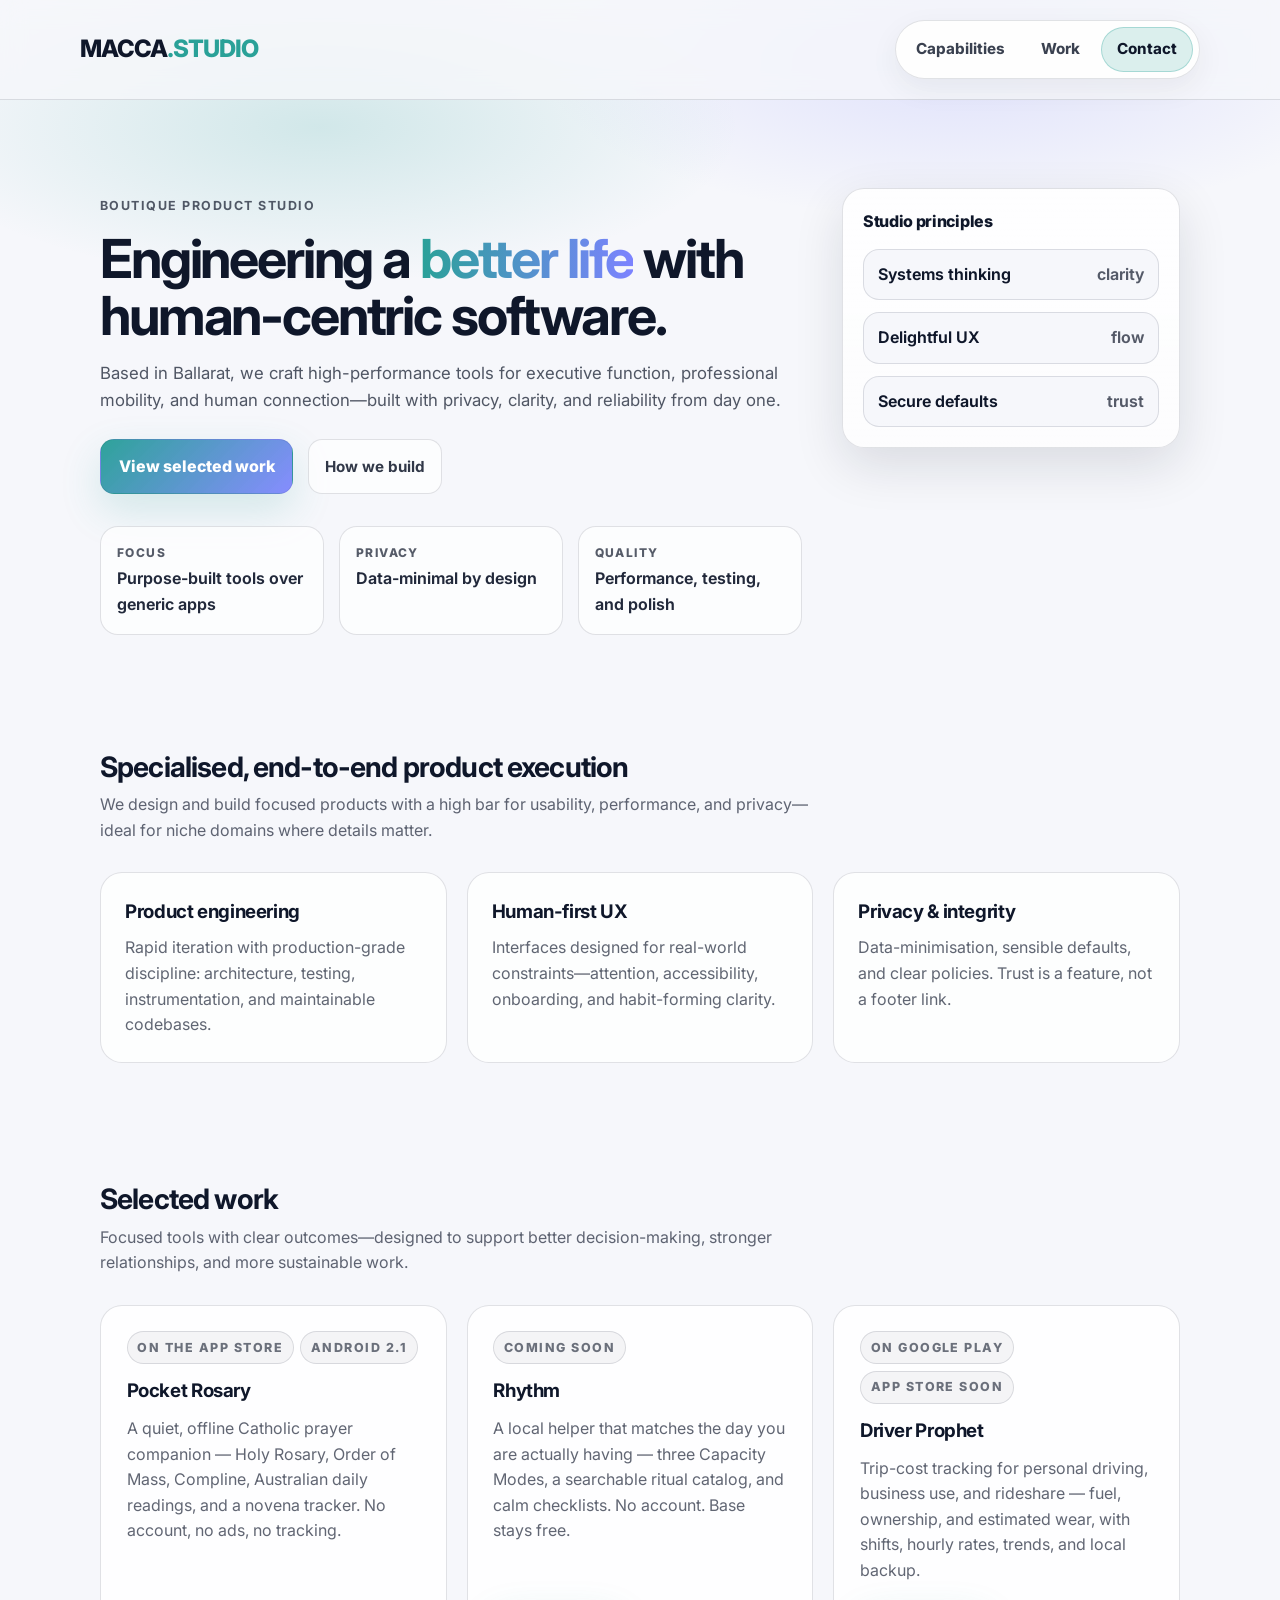
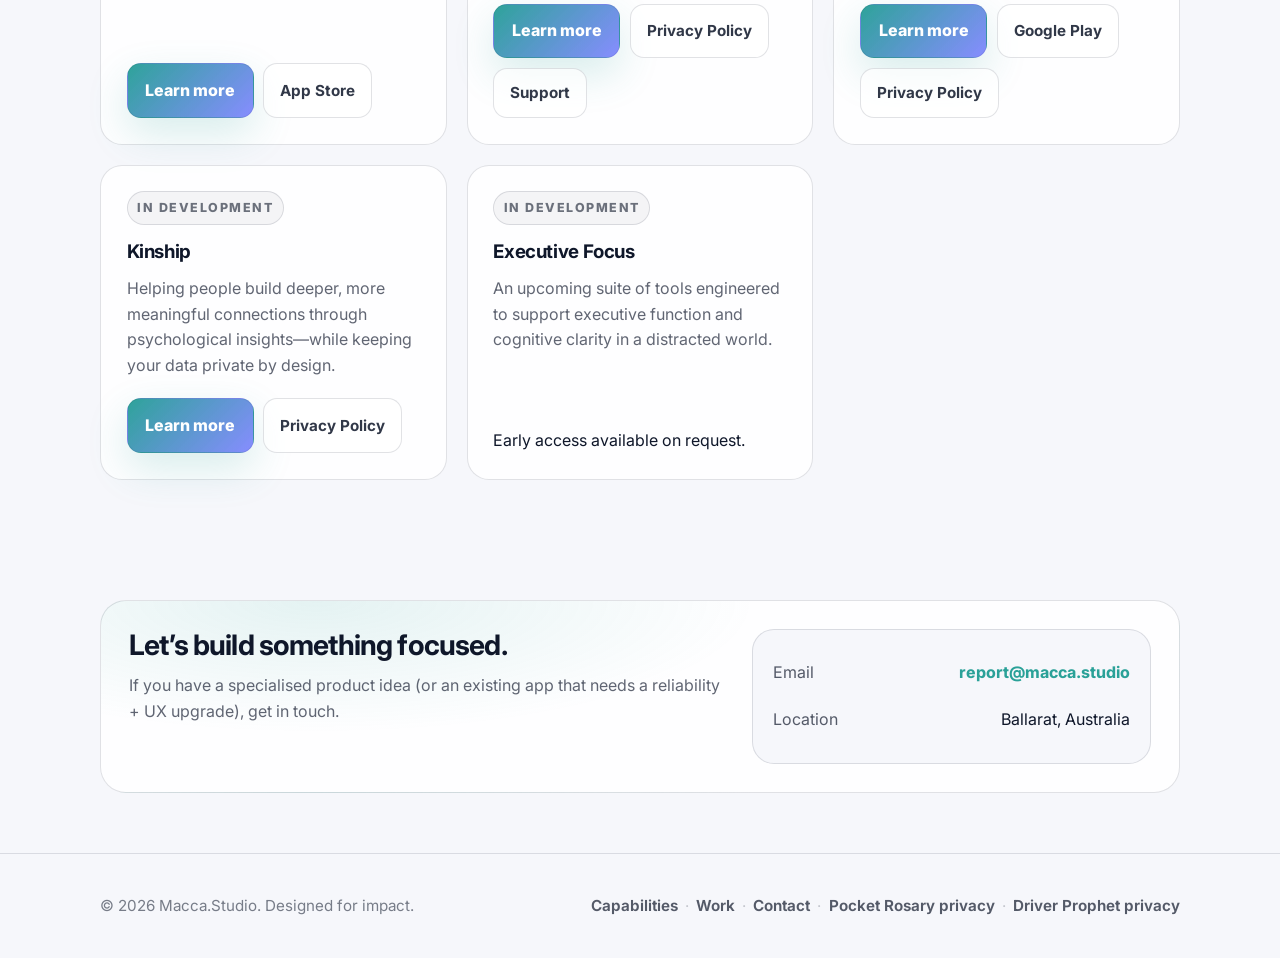
==== commit bd597bdd: "Align Pocket Rosary site with 2.1 optional development tips. Privacy and support now describe Play/A" ====
--- a/index.html
+++ b/index.html
@@ -85,7 +85,7 @@
                     <div class="project-card">
                         <div class="project-meta">
                             <span class="tag">On the App Store</span>
-                            <span class="tag">Android 1.0.1</span>
+                            <span class="tag">Android 2.1</span>
                         </div>
                         <h3>Pocket Rosary</h3>
                         <p>A quiet, offline Catholic prayer companion — Holy Rosary, Order of Mass, Compline, Australian daily readings, and a novena tracker. No account, no ads, no tracking.</p>
